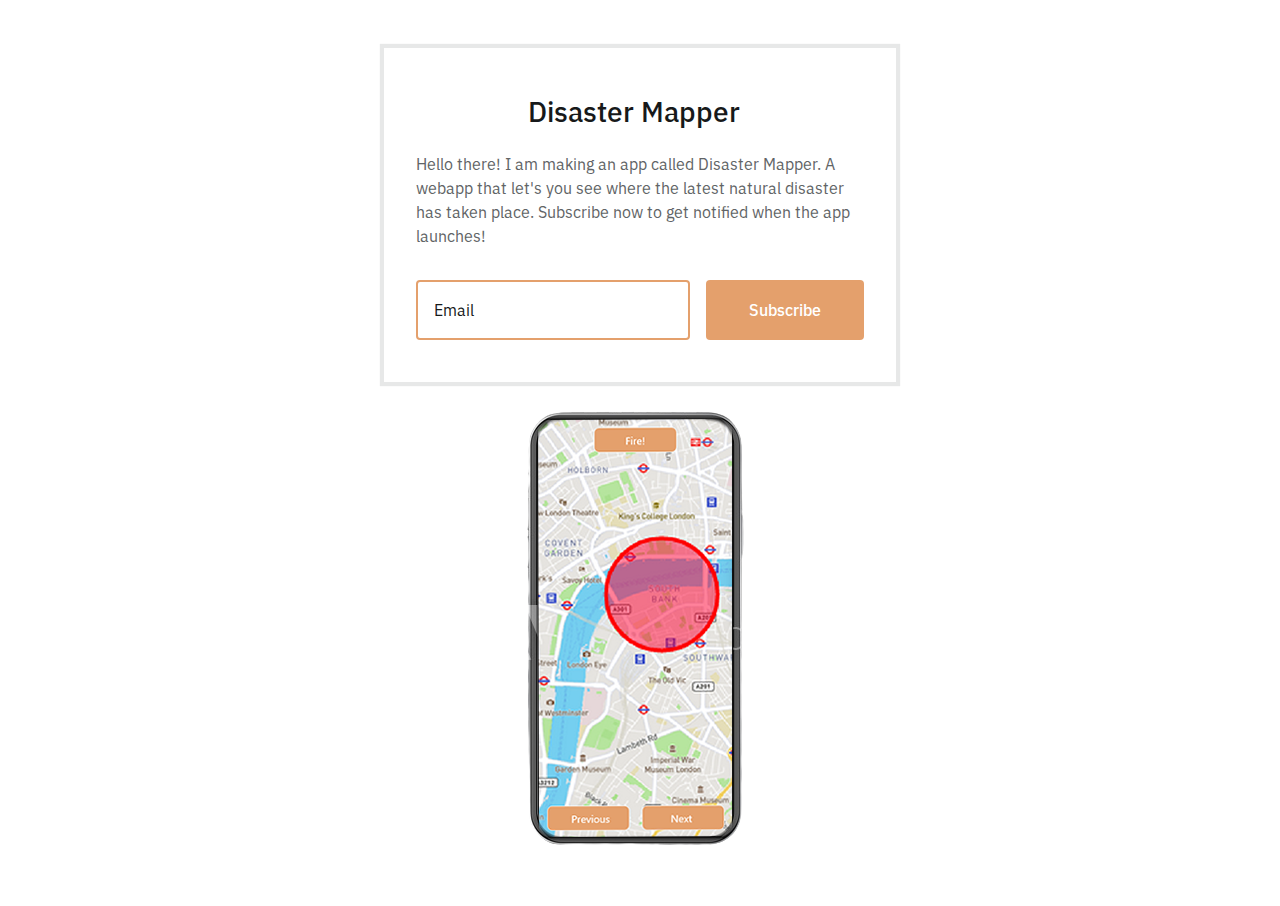
==== landing.html @ 3760e7d9 "added landing page" ====
<!doctype html>
<html lang="en">

<head>
    <meta charset="utf-8">
    <meta http-equiv="x-ua-compatible" content="ie=edge">
    <title>Opdracht Tussentijdse Evaluatie - Interaction design &amp; datavisualisatie</title>
    <meta name="description" content="This is my HTML5 boilerplate.">
    <meta name="viewport" content="width=device-width, initial-scale=1.0">
    <meta name="msapplication-TileColor" content="#e85e00">
    <meta name="theme-color" content="#e85e00">

    <link rel="apple-touch-icon" sizes="180x180" href="apple-touch-icon.png">
    <link rel="icon" type="image/png" sizes="32x32" href="favicon-32x32.png">
    <link rel="icon" type="image/png" sizes="16x16" href="favicon-16x16.png">
    <link rel="manifest" href="site.webmanifest">
    <link rel="mask-icon" href="safari-pinned-tab.svg" color="#e85e00">

    <link rel="stylesheet" href="css/normalize.css">
    <link rel="stylesheet" href="css/landing.css">
</head>

<body class="o-background">
    <section class="o-row o-row--lg">
        <div class="o-container">
            <form class="c-form" action="#">
                <h1 class="c-header--lg">
                    Disaster Mapper
                </h1>
                <p class="u-color-neutral">
                    Hello there!
                    I am making an app called Disaster Mapper. 
                    A webapp that let's you see where the latest natural disaster has taken place.
                    Subscribe now to get notified when the app launches!
                </p>
                <p class="c-header--sm o-center">
                    <input class="c-input" type="text" name="name" id="name" placeholder="Email" required>
                    <button class="c-button o-button-reset">Subscribe</button>
                </p>
            </form>  
            <img src="mockupfinal-removebg.png" alt="MockupPicture">
        </div>
    </section>


</body>

</html>
---- css/landing.css ----
/*------------------------------------*\
#FONTS
\*------------------------------------*/

@font-face {
    font-family: 'IBM Plex Sans';
    font-weight: 400;
    src: url('../fonts/IBMPlexSans-Regular.otf');
}

@font-face {
    font-family: 'IBM Plex Sans';
    font-weight: 500;
    src: url('../fonts/IBMPlexSans-Medium.otf');
}

/*------------------------------------*\
#Variables
\*------------------------------------*/

:root {
    /* colors */
    --global-color-beige: #E4A06C;
    --global-color-white: #ffffff;
    --global-color-weakbeige: #ce7735;


    --global-color-neutral-x-light:  #f0f1f2;
    --global-color-neutral-light: #c6cacc;
    --global-color-neutral-dark: #a1a5a6;
    --global-color-neutral-x-dark: #616466;
    --global-color-neutral-xx-dark: #17191a;

    /* fonts */
    

    /* shadows */
    --global-input-shadow: 0 0 0 3px var(--global-color-beige);
    --global-box-shadow: 0 0 1px 4px rgba(23, 25, 26, 0.1);

    /* borders */
    --global-border-width: 2px;
    --global-border-radius: 4px;
    --global-input-border: var(--global-border-width) solid var(--global-color-beige);

    /* transitions */
}

/*------------------------------------*\
#GENERIC
\*------------------------------------*/

/*
    Generic: Page
    ---
    Global page styles + universal box-sizing:
*/

html {
    font-size: 16px;
    line-height: 1.5;
    font-family: 'IBM Plex Sans', sans-serif;
    color: var(--global-color-neutral-xx-dark);
    box-sizing: border-box;
    -webkit-font-smoothing: antialiased;
    -moz-osx-font-smoothing: grayscale;
}

*,
*:before,
*:after {
    box-sizing: inherit;
}



::-moz-selection {
    background: var(--global-color-blue);
    color: white;
    text-shadow: none;
}

::selection {
    background: var(--global-color-blue);
    color: white;
    text-shadow: none;
}

/*------------------------------------*\
#Elements
\*------------------------------------*/

/*
Elements: Images
---
Default markup for images to make them responsive
*/

img {
    max-width: 100%;
    vertical-align: top;
}

/*
    Elements: typography
    ---
    Default markup for typographic elements
*/

h1,
h2,
h3 {
    font-weight: 600;
}

h1 {
    font-size: 1.75rem;
    line-height: 48px;
    margin: 0 0 1rem;

}

h2 {
    font-size: 32px;
    line-height: 40px;
    margin: 0 0 1.5rem;
}

h3 {
    font-size: 26px;
    line-height: 32px;
    margin: 0 0 1.5rem;
}

h4,
h5,
h6 {
    font-size: 1rem;
    font-weight: 600;
    line-height: 24px;
    margin: 0 0 24px;
}

p,
ol,
ul,
dl,
table,
address,
figure {
    margin: 0 0 24px;
    opacity: 1;
}

ul,
ol {
    padding-left: 24px;
}

li ul,
li ol {
    margin-bottom: 0;
}

blockquote {
    font-style: normal;
    font-size: 23px;
    line-height: 32px;
    margin: 0 0 24px;
}

blockquote * {
    font-size: inherit;
    line-height: inherit;
}

figcaption {
    font-weight: 400;
    font-size: 12px;
    line-height: 16px;
    margin-top: 8px;
}

hr {
    border: 0;
    height: 1px;
    background: LightGrey;
    margin: 0 0 24px;
}

a {
    transition: all var(--transition-alpha);
    color: var(--color-alpha);
    outline-color: var(--color-alpha);
    outline-width: medium;
    outline-offset: 2px;
}

a:visited,
a:active {
    color: var(--color-alpha);
}

a:hover,
a:focus {
    color: var(--color-alpha-light);
}

label,
input {
    display: inline-block;
}

label {
    margin-bottom: 0.5rem;
}

select {
    width: 100%;
}

input::placeholder {
    color: var(--color-neutral);
}

input:disabled {
    cursor: not-allowed;
}

/*------------------------------------*\
#OBJECTS
\*------------------------------------*/

/*
    Objects: Row
    ---
    Creates a horizontal row that stretches the viewport and adds padding around children
*/
.o-background{
    background-image: url(https://miro.medium.com/max/4064/1*qYUvh-EtES8dtgKiBRiLsA.png);
    background-repeat: no-repeat;
}


.o-row {
    position: relative;
    padding: 24px 24px 0;
}

.o-list{
    display: inline;
}

/* size modifiers */

.o-row--lg {
    padding-top: 48px;
    padding-bottom: 24px;
}

.o-row--xl {
    padding-top: 72px;
    padding-bottom: 48px;
}

@media (min-width: 768px) {
    .o-row {
        padding-left: 48px;
        padding-right: 48px;
    }
}

@media (min-width: 992px) {
    .o-row--xl {
        padding-top: 96px;
        padding-bottom: 72px;
    }
}

/*
    Objects: Container
    ---
    Creates a horizontal container that sets de global max-width
*/

.o-container {
    margin-left: auto;
    margin-right: auto;
    max-width: 32rem; /* 79.5 * 16px = 1272 */
    width: 100%;
}

/*
    Objects: section
    ---
    Creates vertical whitespace between adjacent sections inside a row
*/

.o-section {
    position: relative;
}

.o-section + .o-section {
    padding-top: 8px;
}

/*
    Objects: List
    ---
    Small reusable object to remove default list styling from lists
*/

.o-list {
    list-style: none;
    padding: 0;
}

/*
    Object: Button reset
    ---
    Small button reset object
*/

.o-button-reset {
    border: none;
    margin: 0;
    padding: 0;
    width: auto;
    overflow: visible;
    background: transparent;

    /* inherit font & color from ancestor */
    color: inherit;
    font: inherit;

    /* Normalize `line-height`. Cannot be changed from `normal` in Firefox 4+. */
    line-height: normal;

    /* Corrects font smoothing for webkit */
    -webkit-font-smoothing: inherit;
    -moz-osx-font-smoothing: inherit;

    /* Corrects inability to style clickable `input` types in iOS */
    -webkit-appearance: none;
}

/*
    Object: Hide accessible
    ---
    Accessibly hide any element
*/

.o-hide-accessible {
    position: absolute;
    width: 1px;
    height: 1px;
    padding: 0;
    margin: -1px;
    overflow: hidden;
    clip: rect(0, 0, 0, 0);
    border: 0;
}
.o-center{
    display: flex;
}

/*------------------------------------*\
#COMPONENTS
\*------------------------------------*/

.c-form { 
    background-color: var(--global-color-white);
    padding: 2rem;
    box-shadow: var(--global-box-shadow);
}



.c-header--lg {
    font-weight: 500;
    margin: 0.5rem 0 1rem 7rem;

}

.c-header--sm {
    font-weight: 500;
    margin: 2rem 0 .625rem 0;
}

.c-input {
    all: unset;
    box-sizing: border-box;
    display: block;
    font-family: inherit;
    font-weight: 400;
    border: var(--global-input-border);
    border-radius: var(--global-border-radius);
    padding: 1rem;
    width: 100%;
    margin-right: 16px;
}

.c-input:focus,
.c-input:active {
    box-shadow: var(--global-input-shadow);
}


.c-button {
    display: block;

    font-family: inherit;
    font-weight: 500;
    
    background-color: var(--global-color-beige);
    color: var(--global-color-white);

    border: var(--global-border-width) solid  transparent;
    border-radius: var(--global-border-radius);

    width: 50%;
    padding: 1rem 2rem;

    outline: none;
}

.c-button:focus,
.c-button:active {
    outline: none;
    box-shadow: 0 0 3px 3px var(--global-color-weakbeige);
}

.c-button:hover {
    background-color: var(--global-color-weakbeige);
}



/*------------------------------------*\
#UTILITIES
\*------------------------------------*/

/*
    Utilities: color
    ---
    Utility classes to put specific colors onto elements
*/

.u-color-neutral-light {
    color: lightGray;
}

.u-color-neutral {
    color: var(--global-color-neutral-x-dark);
}

/*
    Utilities: spacing
    ---
    Utility classes to put specific margins and paddings onto elements
*/

.u-pt-clear {
    padding-top: 0 !important;
}

.u-mb-clear {
    margin-bottom: 0 !important;
}

.u-mb-xs {
    margin-bottom: 4px !important;
}

.u-mb-sm {
    margin-bottom: 8px !important;
}

.u-mb-md {
    margin-bottom: 16px !important;
}

.u-mb-lg {
    margin-bottom: 32px !important;
}

.u-mb-xl {
    margin-bottom: 48px !important;
}

/*
    Utilities: max-width
    ---
    Utility classes to put specific max widths onto elements
*/

.u-max-width-xs {
    max-width: 27em !important;
}

.u-max-width-sm {
    max-width: 32em !important;
}

.u-max-width-md {
    max-width: 50em !important;
}

.u-max-width-lg {
    max-width: 63.5em !important;
}

.u-max-width-none {
    max-width: none !important;
}


/*
    Utilities: align
    ---
    Utility classes align text or components
*/

.u-align-text-center {
    text-align: center;
}

.u-align-center {
    margin: 0 auto;
}

/*
    Utilities: text
    Utility classes to create smaller or bigger test
*/

.u-text-sm {
    font-size: 14px;
}

/*------------------------------------*\
#MEDIA
\*------------------------------------*/

/*
    Media Queries
    ---
    EXAMPLE Media Queries for Responsive Design.
    These examples override the primary ('mobile first') styles.
    USE THEM INLINE!
*/

/* Extra small devices (portrait phones, less than 576px)
No media query since this is the default in mobile first design
*/

/* Small devices (landscape phones, 576px and up)
@media (min-width: 576px) {}
*/

/* Medium devices (tablets, 768px and up)
@media (min-width: 768px) {}
*/

/* Large devices (landscape tablets, desktops, 992px and up)
@media (min-width: 992px) {}
*/

/* Extra large devices (large desktops, 1200px and up)
@media (min-width: 1200px) {}
*/

/*
    Print styles.
    ---
    Inlined to avoid the additional HTTP request:
    http://www.phpied.com/delay-loading-your-print-css/
*/

@media print {
    *,
    *:before,
    *:after {
        background: transparent !important;
        color: #000 !important;
        /* Black prints faster:
        http://www.sanbeiji.com/archives/953 */
        box-shadow: none !important;
        text-shadow: none !important;
    }
    a,
    a:visited {
        text-decoration: underline;
    }
    a[href]:after {
        content: " (" attr(href) ")";
    }
    abbr[title]:after {
        content: " (" attr(title) ")";
    }
    /*
    * Don't show links that are fragment identifiers,
    * or use the `javascript:` pseudo protocol
    */
    a[href^="#"]:after,
    a[href^="javascript:"]:after {
        content: "";
    }
    pre {
        white-space: pre-wrap !important;
    }
    pre,
    blockquote {
        border: 1px solid #999;
        page-break-inside: avoid;
    }
    /*
    * Printing Tables:
    * http://css-discuss.incutio.com/wiki/Printing_Tables
    */
    thead {
        display: table-header-group;
    }
    tr,
    img {
        page-break-inside: avoid;
    }
    p,
    h2,
    h3 {
        orphans: 3;
        widows: 3;
    }
    h2,
    h3 {
        page-break-after: avoid;
    }
}
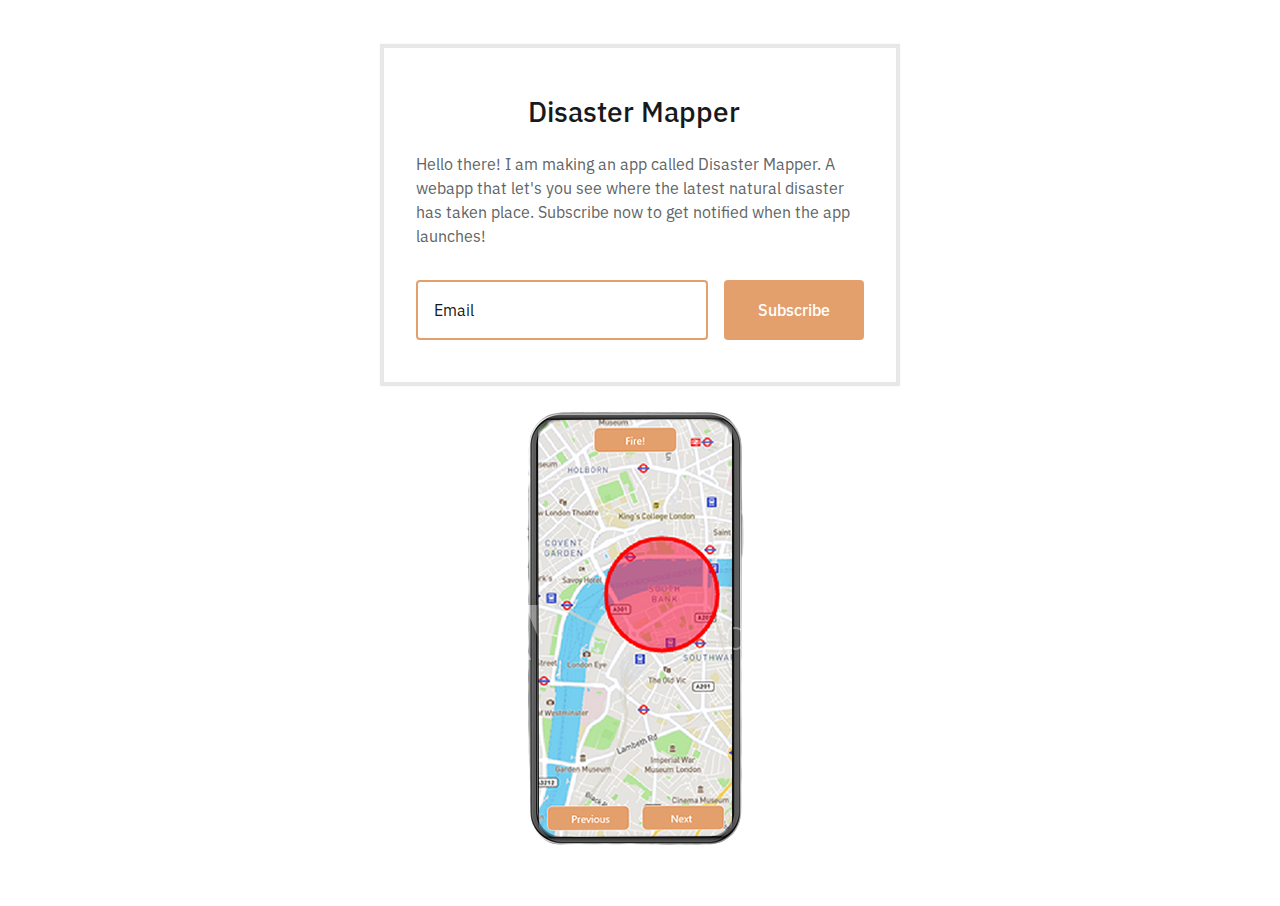
==== commit 9caeeb43: "adding email validation to landing page" ====
--- a/landing.html
+++ b/landing.html
@@ -34,8 +34,9 @@
                     Subscribe now to get notified when the app launches!
                 </p>
                 <p class="c-header--sm o-center">
-                    <input class="c-input" type="text" name="name" id="name" placeholder="Email" required>
-                    <button class="c-button o-button-reset">Subscribe</button>
+                    <input class="c-input js-email" type="text" name="name" id="name" placeholder="Email" required>
+                    <button class="c-button o-button-reset js-subscribe">Subscribe</button>
+                    <span class="js-error"></span>
                 </p>
             </form>  
             <img src="mockupfinal-removebg.png" alt="MockupPicture">
--- a/css/landing.css
+++ b/css/landing.css
@@ -49,7 +49,9 @@
 /*------------------------------------*\
 #GENERIC
 \*------------------------------------*/
-
+#mapid{
+    z-index: 1;
+}
 /*
     Generic: Page
     ---
@@ -417,11 +419,12 @@
 
     border: var(--global-border-width) solid  transparent;
     border-radius: var(--global-border-radius);
-
-    width: 50%;
     padding: 1rem 2rem;
 
     outline: none;
+}
+.c-button--navigation{
+    width: 45%;
 }
 
 .c-button:focus,
@@ -434,7 +437,16 @@
     background-color: var(--global-color-weakbeige);
 }
 
-
+.c-buttons{
+    display: flex;
+    width: 100%;
+    justify-content: space-between;
+    align-items: center;
+    position: absolute;
+    bottom: 0rem;
+    margin-bottom: 1rem;
+    z-index: 100;
+}
 
 /*------------------------------------*\
 #UTILITIES
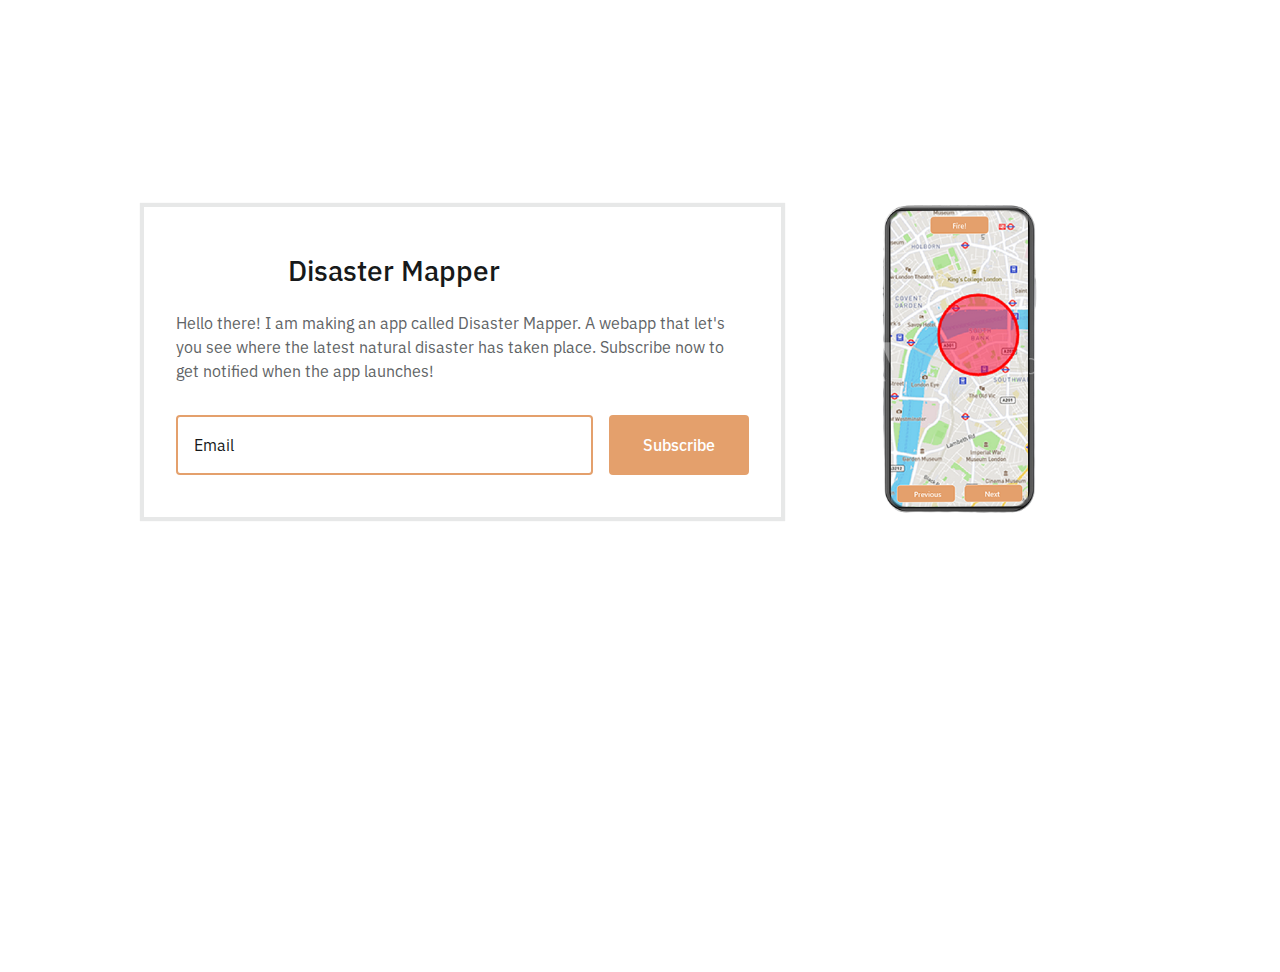
==== commit 2703bb6c: "added css grid" ====
--- a/landing.html
+++ b/landing.html
@@ -4,7 +4,7 @@
 <head>
     <meta charset="utf-8">
     <meta http-equiv="x-ua-compatible" content="ie=edge">
-    <title>Opdracht Tussentijdse Evaluatie - Interaction design &amp; datavisualisatie</title>
+    <title>LandingsPage&amp;</title>
     <meta name="description" content="This is my HTML5 boilerplate.">
     <meta name="viewport" content="width=device-width, initial-scale=1.0">
     <meta name="msapplication-TileColor" content="#e85e00">
@@ -18,11 +18,13 @@
 
     <link rel="stylesheet" href="css/normalize.css">
     <link rel="stylesheet" href="css/landing.css">
+    <script src="script/emailvalidation.js"></script>
 </head>
 
 <body class="o-background">
     <section class="o-row o-row--lg">
-        <div class="o-container">
+        <div class="o-grid">
+            <div>
             <form class="c-form" action="#">
                 <h1 class="c-header--lg">
                     Disaster Mapper
@@ -38,8 +40,11 @@
                     <button class="c-button o-button-reset js-subscribe">Subscribe</button>
                     <span class="js-error"></span>
                 </p>
-            </form>  
+            </form> 
+        </div> 
+        <div>
             <img src="mockupfinal-removebg.png" alt="MockupPicture">
+        </div>
         </div>
     </section>
 
--- a/css/landing.css
+++ b/css/landing.css
@@ -243,6 +243,39 @@
     background-repeat: no-repeat;
 }
 
+.o-grid{
+	display: grid;
+    grid-template-rows: auto auto;
+    justify-content: center;
+    align-items: center;
+    grid-gap: 0.5rem;
+    margin-right: auto;
+    margin-left: auto;
+    max-width: 32rem;
+}
+.o-container {
+    margin-left: auto;
+    margin-right: auto;
+    max-width: 32rem;
+    width: 100%;
+}
+
+
+@media (min-width: 62rem) {
+	.o-grid{
+		grid-template-columns: auto auto;
+        height: 100vh;
+        grid-gap: 0;
+        justify-content: center;
+        align-items: center;
+        margin-top: auto;
+        margin-bottom: auto;
+        margin-left: auto;
+        margin-right: auto;
+        max-width: 62rem;
+    }
+
+}
 
 .o-row {
     position: relative;
@@ -285,12 +318,7 @@
     Creates a horizontal container that sets de global max-width
 */
 
-.o-container {
-    margin-left: auto;
-    margin-right: auto;
-    max-width: 32rem; /* 79.5 * 16px = 1272 */
-    width: 100%;
-}
+
 
 /*
     Objects: section
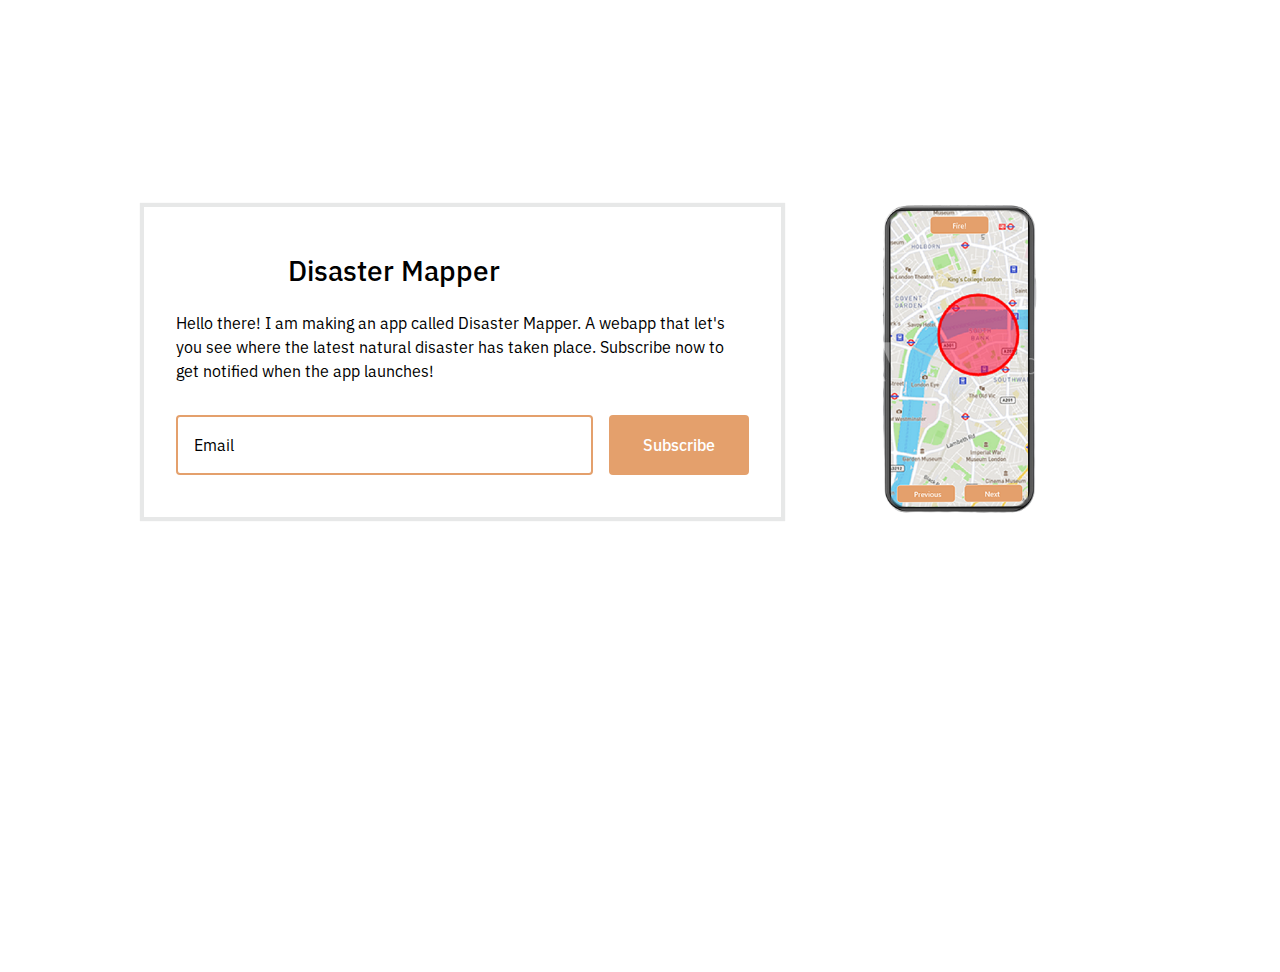
==== commit d3073804: "cleaned up code" ====
--- a/landing.html
+++ b/landing.html
@@ -4,13 +4,10 @@
 <head>
     <meta charset="utf-8">
     <meta http-equiv="x-ua-compatible" content="ie=edge">
-    <title>LandingsPage&amp;</title>
+    <title>LandingsPage</title>
     <meta name="description" content="This is my HTML5 boilerplate.">
     <meta name="viewport" content="width=device-width, initial-scale=1.0">
-    <meta name="msapplication-TileColor" content="#e85e00">
-    <meta name="theme-color" content="#e85e00">
 
-    <link rel="apple-touch-icon" sizes="180x180" href="apple-touch-icon.png">
     <link rel="icon" type="image/png" sizes="32x32" href="favicon-32x32.png">
     <link rel="icon" type="image/png" sizes="16x16" href="favicon-16x16.png">
     <link rel="manifest" href="site.webmanifest">
--- a/css/landing.css
+++ b/css/landing.css
@@ -24,15 +24,6 @@
     --global-color-white: #ffffff;
     --global-color-weakbeige: #ce7735;
 
-
-    --global-color-neutral-x-light:  #f0f1f2;
-    --global-color-neutral-light: #c6cacc;
-    --global-color-neutral-dark: #a1a5a6;
-    --global-color-neutral-x-dark: #616466;
-    --global-color-neutral-xx-dark: #17191a;
-
-    /* fonts */
-    
 
     /* shadows */
     --global-input-shadow: 0 0 0 3px var(--global-color-beige);
